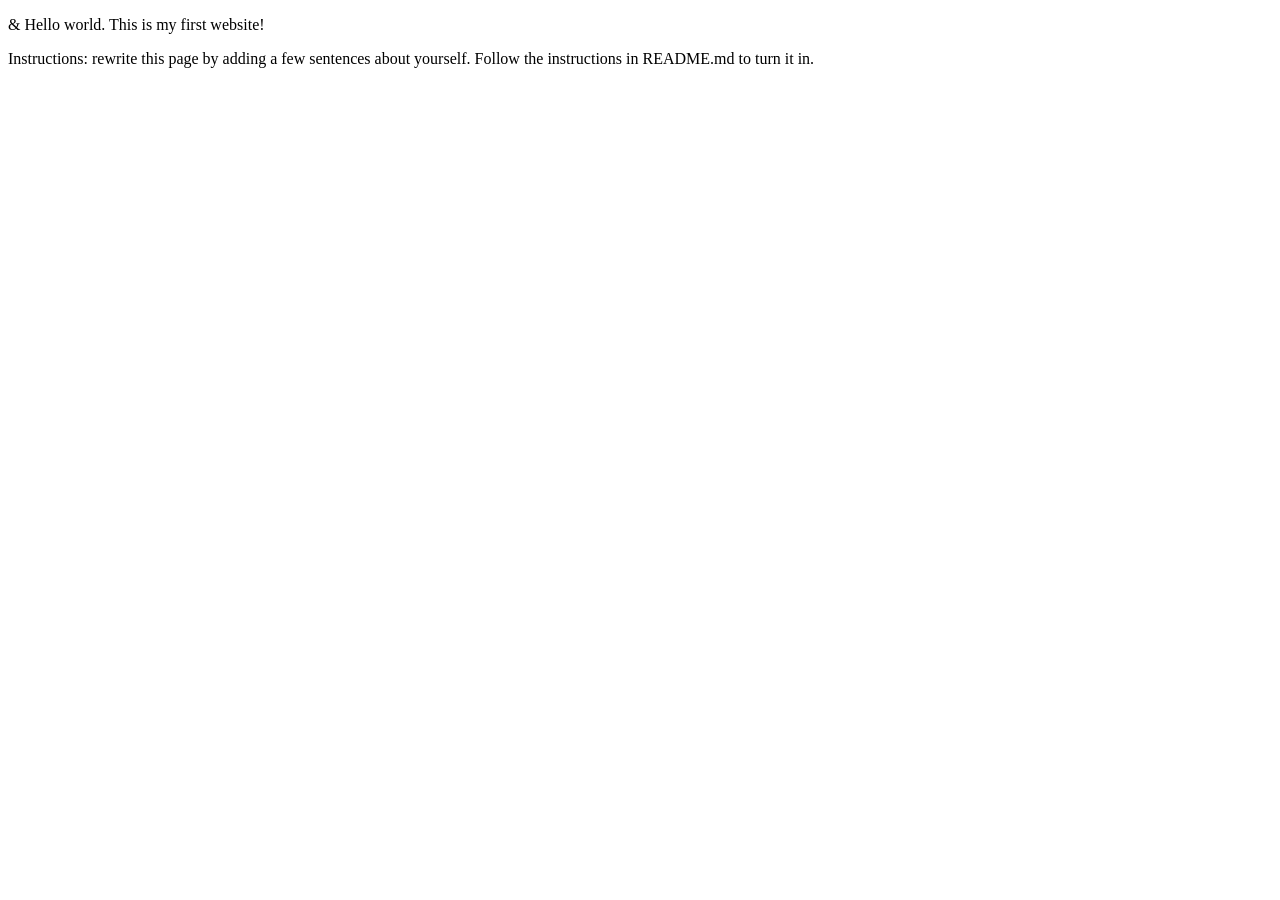
==== index.html @ ab2c673d "Adding index file" ====
<!DOCTYPE html>
<html lang="en">
<head>
  <meta charset="utf-8">
  <title>Internet Technologies and Web Design</title>
</head>
<body>
  <p>&amp; Hello world. This is my first website!</p>
  <p>Instructions: rewrite this page by adding a few sentences about yourself. Follow the instructions in README.md to turn it in.</p>
</body>
</html>
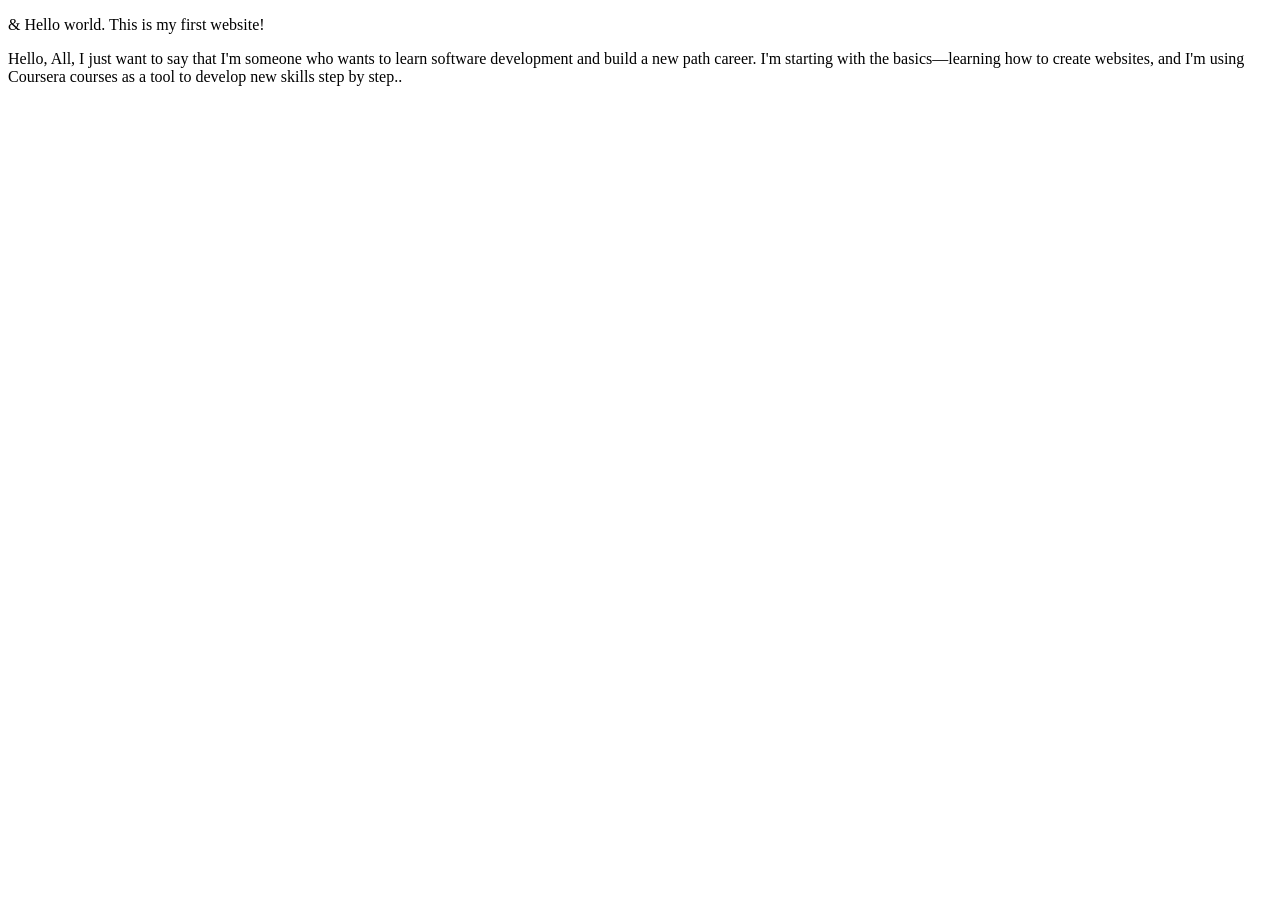
==== commit b87aa2f3: "Updating the body information" ====
--- a/index.html
+++ b/index.html
@@ -6,6 +6,6 @@
 </head>
 <body>
   <p>&amp; Hello world. This is my first website!</p>
-  <p>Instructions: rewrite this page by adding a few sentences about yourself. Follow the instructions in README.md to turn it in.</p>
+  <p>Hello, All, I just want to say that I'm someone who wants to learn software development and build a new path career. I'm starting with the basics—learning how to create websites, and I'm using Coursera courses as a tool to develop new skills step by step..</p>
 </body>
 </html>
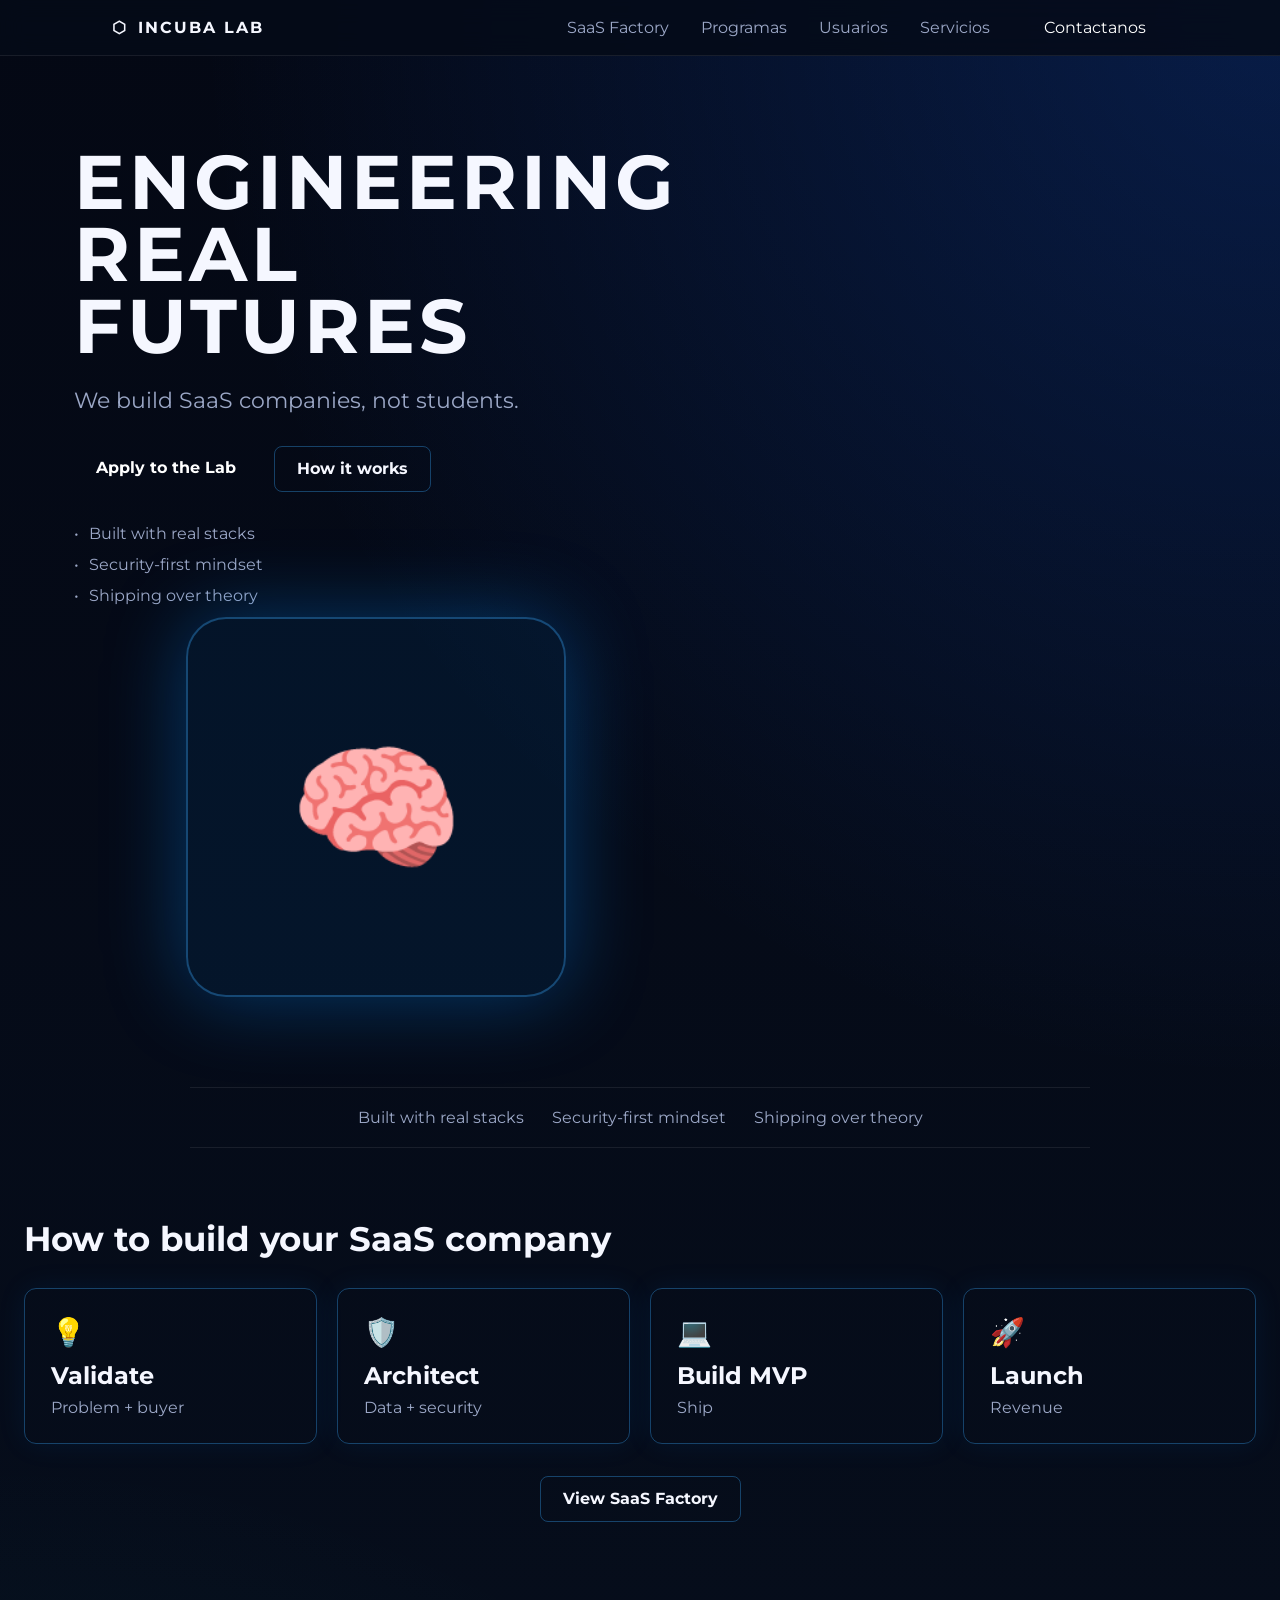
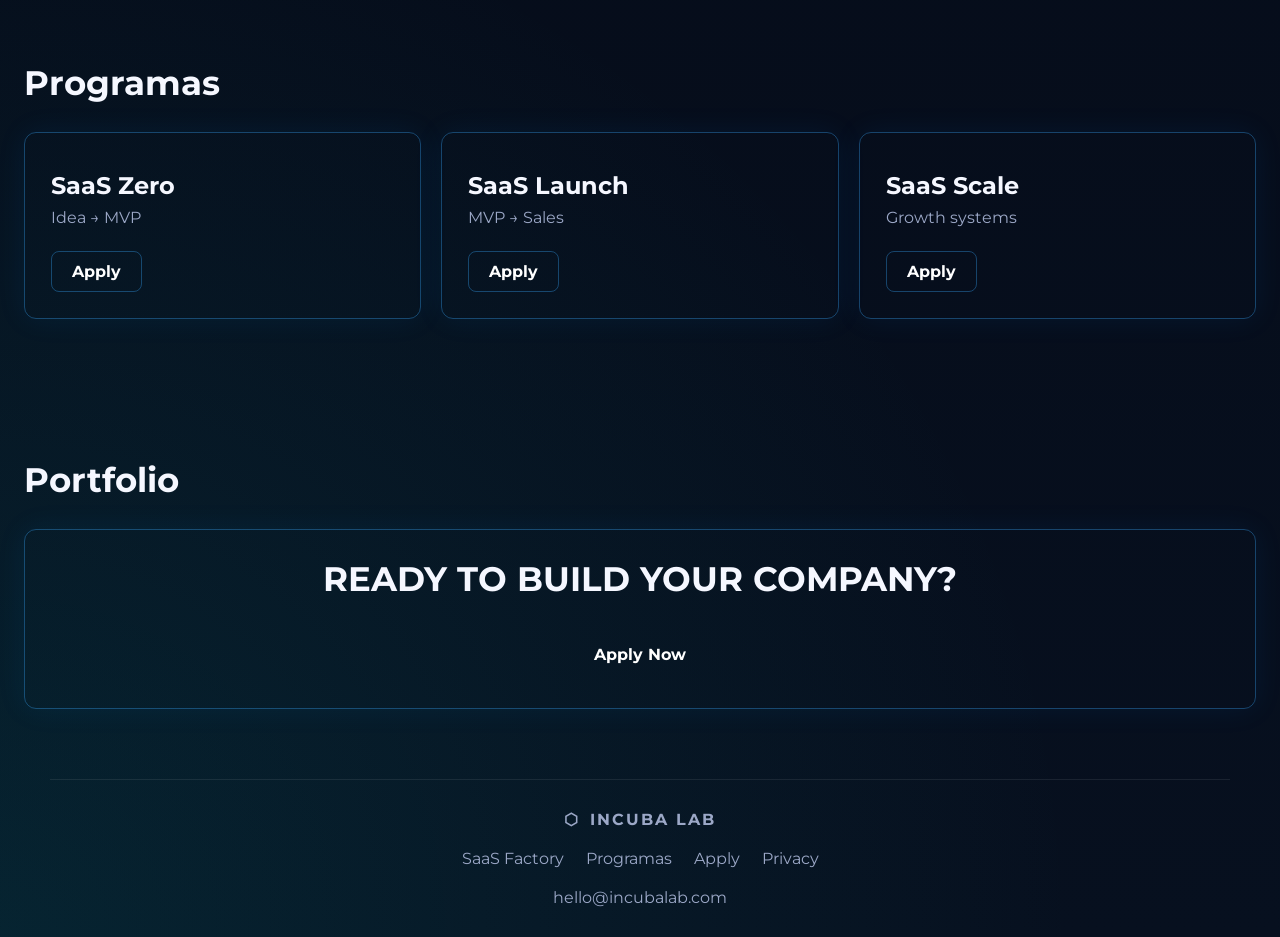
==== commit 9ece8bec: "udate index and add JavaScript files" ====
--- a/index.html
+++ b/index.html
@@ -1,11 +1,123 @@
 <!DOCTYPE html>
-<html lang="en">
-<head>
-  <meta charset="utf-8">
-  <title>Internet Technologies and Web Design</title>
-</head>
-<body>
-  <p>&amp; Hello world. This is my first website!</p>
-  <p>Hello, All, I just want to say that I'm someone who wants to learn software development and build a new path career. I'm starting with the basics—learning how to create websites, and I'm using Coursera courses as a tool to develop new skills step by step..</p>
-</body>
+<html lang="es">
+    <head>
+        <meta charset="UTF-8">
+        <meta name="viewport"content="width=device-width, initial-scale=1.0">
+        <title>IncubaLab | Innovación tecnológica</title>
+        <link rel="stylesheet" href="css/fonts.css">
+        <link rel="stylesheet" href="css/general.css">
+        <link rel="stylesheet" href="css/home.css">
+        <link rel="icon" type="image/png" href="assets/favicon.png">
+        <script src="js/main.js"></script>
+    </head>
+    <body>
+        <header class="header">
+            <nav class="navbar">
+                <a href="#" class="logo">
+                    <span class="logo-icon">⬡</span> INCUBA LAB
+                </a>
+            <button class="menu-btn" id="menuBtn">☰</button>
+                <ul class="nav-links" id="navLinks">
+                    <li><a href="#factory">SaaS Factory</a></li>
+                    <li><a href="#programs">Programas</a></li>
+                    <li><a href="sessions.html">Usuarios</a></li>
+                    <li><a href="services.html">Servicios</a></li>
+                    <li><a href="contact.html" class="nav-cta">Contactanos</a></li>
+                </ul>
+            </nav>
+        </header>
+        <main>
+            <section class="hero">
+                <div class="hero-content">
+                    <h1>Engineering<br>Real Futures</h1>
+                        <p>We build SaaS companies, not students.</p>
+                            <div class="hero-buttons">
+                                    <a href="#apply" class="btn primary">Apply to the Lab</a>
+                                    <a href="#factory" class="btn secondary">How it works</a>
+                            </div>
+                            <div class="hero-list">
+                                <ul>
+                                    <li>Built with real stacks</li>
+                                    <li>Security-first mindset</li>
+                                    <li>Shipping over theory</li>
+                                </ul>
+                            </di>
+                                <div class="hero-graphic">
+                                <div class="brain-card">🧠</div>
+                            </div>            </section>
+            <section class="ticker">
+                <span>Built with real stacks</span>
+                <span>Security-first mindset</span>
+                <span>Shipping over theory</span>
+            </section>
+            <section class="section" id="factory">
+                <h2>How to build your SaaS company</h2>
+                    <div class="steps-grid">
+                        <article class="card">
+                            <span class="card-icon">💡</span>
+                                <h3>Validate</h3>
+                                    <p>Problem + buyer</p>
+                        </article>
+                        <article class="card">
+                            <span class="card-icon">🛡️</span>
+                                <h3>Architect</h3>
+                                    <p>Data + security</p>
+                        </article>
+                        <article class="card">
+                            <span class="card-icon">💻</span>
+                                <h3>Build MVP</h3>
+                                    <p>Ship</p>
+                        </article>
+                        <article class="card">
+                            <span class="card-icon">🚀</span>
+                                <h3>Launch</h3>
+                                    <p>Revenue</p>
+                        </article>
+                    </div>
+                    <div class="center">
+                        <a href="#factory" class="btn secondary">View SaaS Factory</a>
+                    </div>
+            </section>
+            <section class="section" id="programs">
+                <h2>Programas</h2>
+                    <div class="program-grid">
+                        <article class="program-card">
+                            <h3>SaaS Zero</h3>
+                                <p>Idea → MVP</p>
+                                    <a href="#apply" class="small-btn">Apply</a>
+                        </article>
+                        <article class="program-card">
+                            <h3>SaaS Launch</h3>
+                                <p>MVP → Sales</p>
+                                    <a href="#apply" class="small-btn">Apply</a>
+                        </article>
+                        <article class="program-card">
+                            <h3>SaaS Scale</h3>
+                                <p>Growth systems</p>
+                                    <a href="#apply" class="small-btn">Apply</a>
+                        </article>
+                    </div>
+            </section>
+            <section class="section" id="portfolio">
+                <h2>Portfolio</h2>
+                    <div class="cta-banner">
+                        <h2>Ready to build your company?</h2>
+                            <a href="#apply" class="btn primary">Apply Now</a>
+                    </div>
+            </section>
+        </main>
+        <footer class="footer">
+            <a href="#" class="logo">
+            <span class="logo-icon">⬡</span>
+                INCUBA LAB
+            </a>
+            <ul class="footer-links">
+                <li><a href="#factory">SaaS Factory</a></li>
+                <li><a href="#programs">Programas</a></li>
+                <li><a href="#apply">Apply</a></li>
+                <li><a href="#">Privacy</a></li>
+            </ul>
+            <p>hello@incubalab.com</p>
+        </footer>
+    </body>
 </html>
--- a/css/fonts.css
+++ b/css/fonts.css
@@ -0,0 +1,7 @@
+@font-face {
+  font-family: "Montserrat";
+  src: url("../assets/fonts/Montserrat-VariableFont_wght.ttf") format("truetype");
+  font-weight: 100 900;
+  font-style: normal;
+  font-display: swap;
+}
--- a/css/general.css
+++ b/css/general.css
@@ -0,0 +1,162 @@
+:root{
+    --bg: #050b18;
+    --surface: #091428;
+    --primary: #1AA7FF;
+    --secondary: #25D7FF;
+    --text: #F5F7FF;
+    --muted: #9CA8C7;
+    --border: rgba(55,170,255,.35);
+    --container-width:1680px;
+    --page-padding:24px;
+    --radius:12px;
+    --transition:.25s ease;
+}
+
+* {
+    box-sizing: border-box;
+    margin: 0;
+    padding: 0;
+}
+
+html{
+    scroll-behavior:smooth;
+}
+
+body{
+    font-family: "Montserrat", Arial, sans-serif;
+    font-weight: 400;
+    background: 
+        radial-gradient(circle at top right, rgba(21, 101, 255, 0.22), transparent 38%),
+        radial-gradient(circle at bottom left, rgba(0, 179, 179, 0.12), transparent 38%),
+        linear-gradient(180deg, #040814, #07101f);
+    var(--gradient-background);
+    color: var(--text);
+    width: 600 px;
+}
+
+strong {
+    font-weight: 600;
+}
+
+a {
+    color: inherit;
+    text-decoration: none;
+}
+
+img{
+    display:block;
+    width: 100%;
+    height: 100%;
+    object-fit: cover;
+    display: block;
+}
+
+button{
+    font:inherit;
+    cursor:pointer;
+}
+
+ul{
+    list-style:none;
+}
+
+.container{
+    width: min(calc(100% - (var(--page-padding) * 2)), var(--container-width));
+    margin-inline:auto;
+}
+
+.btn{
+    display:inline-flex;
+    justify-content:center;
+    align-items:center;
+    gap:.5rem;
+    min-height:46px;
+    padding:12px 24px;
+    border:none;
+    border-radius:8px;
+    transition:var(--transition);
+}
+
+.btn-primary{
+    background:var(--primary);
+}
+
+.header {
+    position: sticky;
+    top: 0;
+    z-index: 10;
+    background: rgba(5, 11, 24, 0.85);
+    backdrop-filter: blur(12px);
+    border-bottom: 1px solid rgba(255, 255, 255, 0.08);
+}
+
+.navbar {
+    width: min(calc(90% - (var(--page-padding) * 2)), var(--container-width));
+    margin: auto;
+    padding: 18px 24px;
+    display: flex;
+    align-items: center;
+    justify-content: space-between;
+}
+
+.logo {
+    font-weight: 700;
+    letter-spacing: 2px;
+    display: flex;
+    gap: 10px;
+    align-items: center;
+}
+
+.logo-icon {
+    color: var(--cyan);
+}
+
+.nav-links {
+    list-style: none;
+    display: flex;
+    align-items: center;
+    gap: 32px;
+    color: var(--muted);
+}
+
+.nav-links a:hover {
+    color: var(--text);
+}
+
+.nav-cta,
+.btn.primary {
+    background: linear-gradient(135deg, var(--cyan), #246bff);
+    color: white;
+    padding: 12px 22px;
+    border-radius: 8px;
+}
+
+.menu-btn {
+    display: none;
+    background: none;
+    border: none;
+    color: white;
+    font-size: 28px;
+}
+
+.footer {
+    max-width: 1180px;
+    margin: auto;
+    padding: 30px 24px;
+    display: flex;
+    justify-content: space-between;
+    align-items: center;
+    color: var(--muted);
+    border-top: 1px solid rgba(255,255,255,0.08);
+    flex-direction: column;
+    gap: 20px;
+    text-align: center;
+}
+
+.footer-links {
+    list-style: none;
+    display: flex;
+    gap: 22px;
+    flex-wrap: wrap;
+    justify-content: center;
+}
--- a/css/home.css
+++ b/css/home.css
@@ -0,0 +1,162 @@
+.hero {
+    max-width: 1180px;
+    margin: auto;
+    min-height: 620px;
+    padding: 90px 24px;
+    display: grid;
+    grid-template-columns: 1fr 1fr;
+    align-items: center;
+    gap: 40px;
+}
+
+.hero h1 {
+    font-size: clamp(42px, 7vw, 76px);
+    line-height: 0.95;
+    text-transform: uppercase;
+    letter-spacing: 4px;
+}
+
+.hero p {
+    margin-top: 24px;
+    color: var(--muted);
+    font-size: 22px;
+}
+
+.hero-buttons {
+    margin-top: 32px;
+    display: flex;
+    gap: 16px;
+}
+
+.btn,
+.small-btn {
+    display: inline-block;
+    border-radius: 8px;
+    font-weight: 700;
+}
+
+.btn.secondary {
+    border: 1px solid var(--border);
+    padding: 12px 22px;
+    color: var(--text);
+}
+
+.hero-list {
+    margin-top: 32px;
+    list-style: none;
+    color: var(--muted);
+}
+
+.hero-list li {
+    margin-bottom: 12px;
+}
+
+.hero-list li::before {
+    content: "•";
+    color: var(--cyan);
+    margin-right: 10px;
+}
+
+.hero-graphic {
+    display: flex;
+    justify-content: center;
+}
+
+.brain-card {
+    width: 380px;
+    height: 380px;
+    border: 2px solid var(--border);
+    border-radius: 40px;
+    display: grid;
+    place-items: center;
+    font-size: 140px;
+    background: rgba(0, 140, 255, 0.08);
+    box-shadow: 0 0 80px rgba(0, 140, 255, 0.35);
+}
+
+.ticker {
+    max-width: 900px;
+    margin: auto;
+    padding: 20px;
+    display: flex;
+    justify-content: center;
+    gap: 28px;
+    color: var(--muted);
+    border-top: 1px solid rgba(255,255,255,0.08);
+    border-bottom: 1px solid rgba(255,255,255,0.08);
+}
+
+.section {
+    max-width: 1680px;
+    margin: auto;
+    padding: 70px 24px;
+}
+
+.section h2 {
+    font-size: 34px;
+    margin-bottom: 28px;
+}
+
+.steps-grid,
+.program-grid {
+    display: grid;
+    grid-template-columns: repeat(4, 1fr);
+    gap: 20px;
+}
+
+.program-grid {
+    grid-template-columns: repeat(3, 1fr);
+}
+
+.card,
+.program-card,
+.cta-banner {
+    background: var(--card);
+    border: 1px solid var(--border);
+    border-radius: 12px;
+    padding: 26px;
+    box-shadow: 0 0 30px rgba(0, 140, 255, 0.08);
+}
+
+.card-icon {
+    font-size: 28px;
+}
+
+.card h3,
+.program-card h3 {
+    margin-top: 12px;
+    font-size: 24px;
+}
+
+.card p,
+.program-card p {
+    margin-top: 8px;
+    color: var(--muted);
+}
+
+.center {
+    text-align: center;
+    margin-top: 32px;
+}
+
+.small-btn {
+    margin-top: 24px;
+    padding: 10px 20px;
+    border: 1px solid var(--border);
+    color: white;
+}
+
+.cta-banner {
+    min-height: 180px;
+    display: grid;
+    place-items: center;
+    text-align: center;
+}
+
+.cta-banner h2 {
+    text-transform: uppercase;
+}
+
+.cta-banner h2 {
+    text-transform: uppercase;
+}
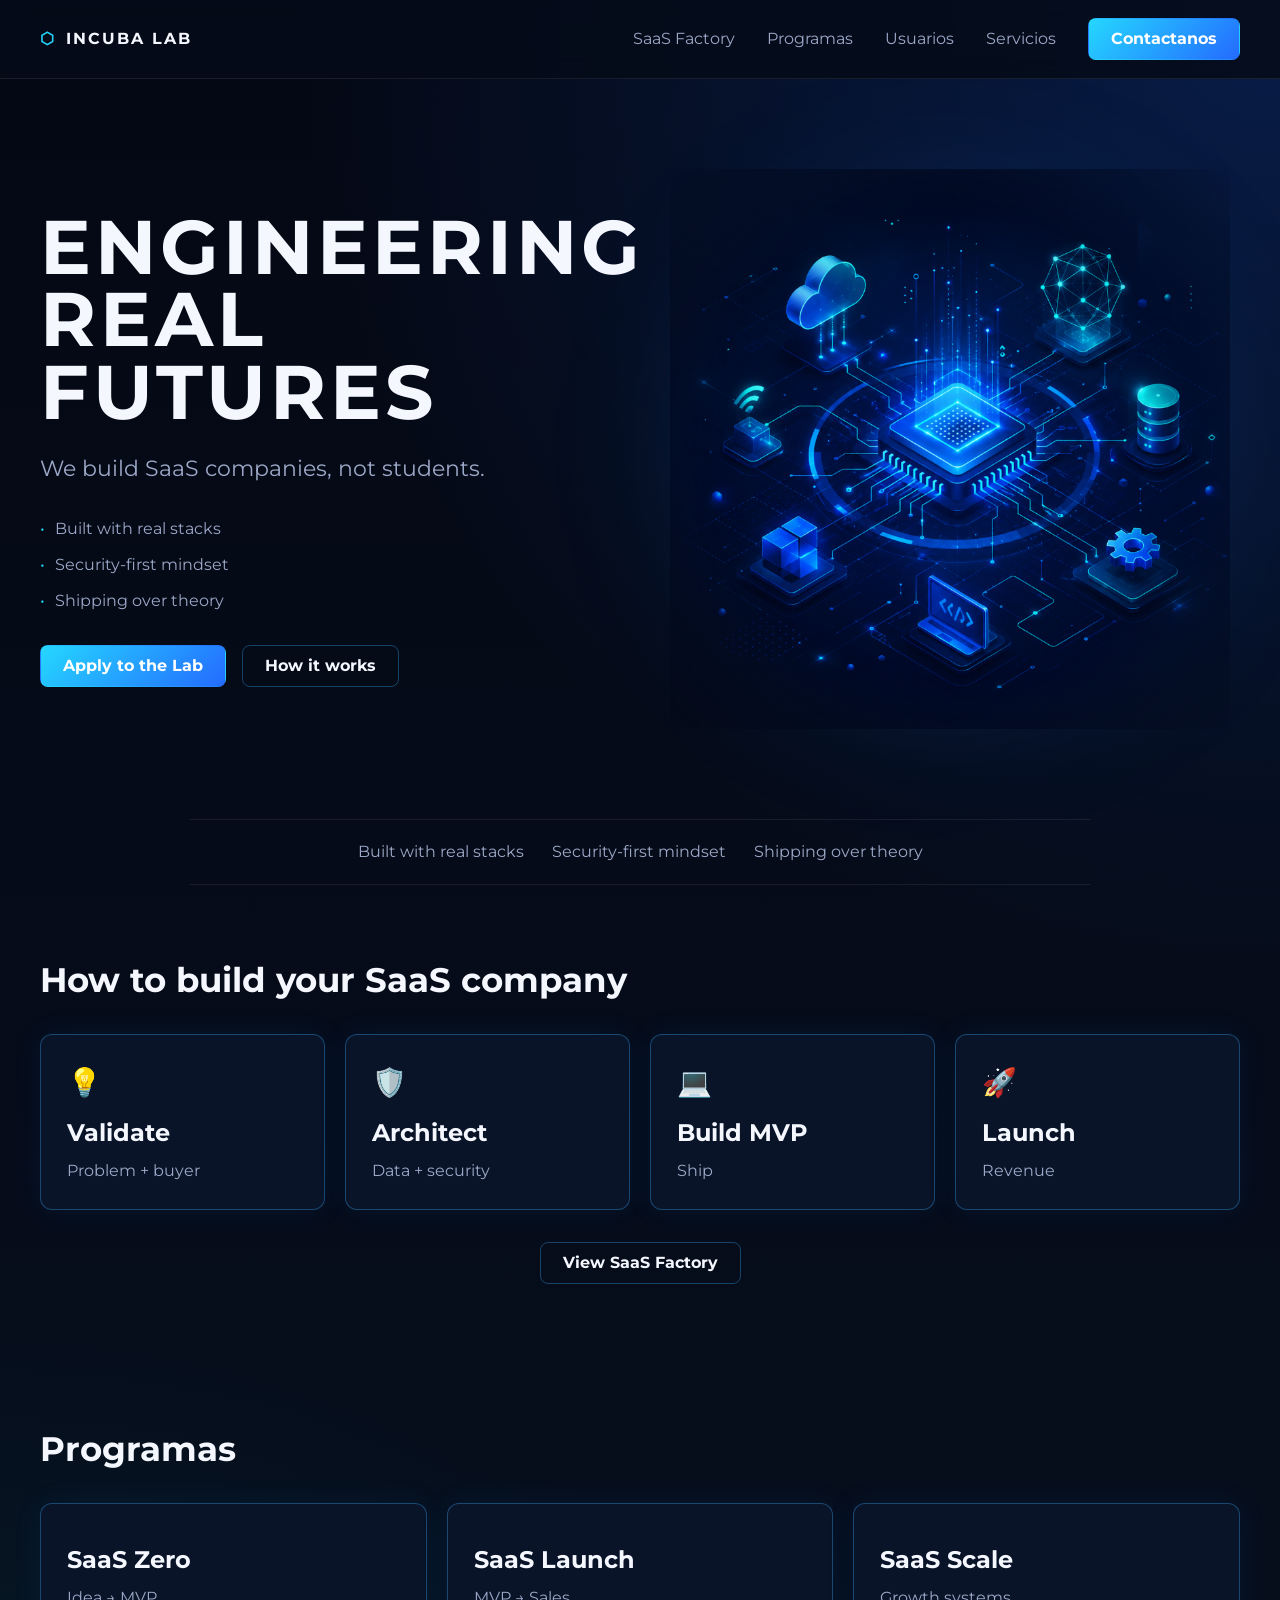
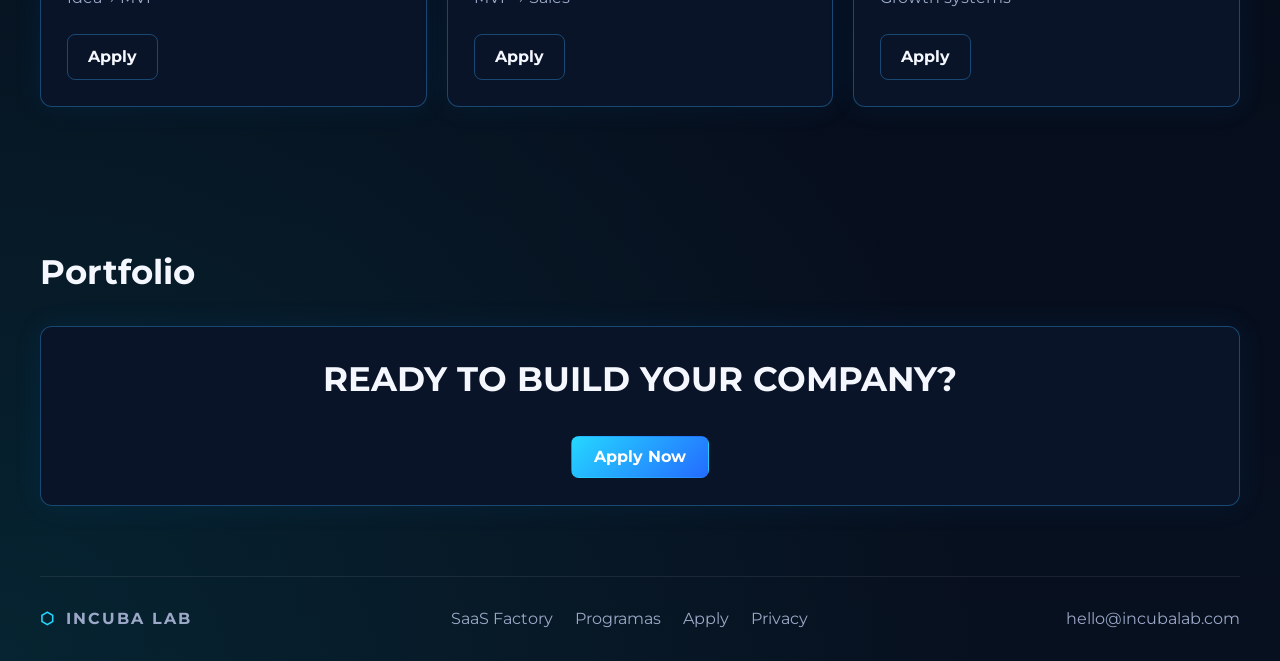
==== commit 177c43bc: "breakdown of general and home css" ====
--- a/index.html
+++ b/index.html
@@ -3,12 +3,12 @@
     <head>
         <meta charset="UTF-8">
         <meta name="viewport"content="width=device-width, initial-scale=1.0">
-        <title>IncubaLab | Innovación tecnológica</title>
         <link rel="stylesheet" href="css/fonts.css">
         <link rel="stylesheet" href="css/general.css">
         <link rel="stylesheet" href="css/home.css">
         <link rel="icon" type="image/png" href="assets/favicon.png">
-        <script src="js/main.js"></script>
+        <script src="js/main.js" defer></script>
+        <title>IncubaLab | Innovación tecnológica</title>
     </head>
     <body>
         <header class="header">
@@ -16,41 +16,41 @@
                 <a href="#" class="logo">
                     <span class="logo-icon">⬡</span> INCUBA LAB
                 </a>
-            <button class="menu-btn" id="menuBtn">☰</button>
-                <ul class="nav-links" id="navLinks">
-                    <li><a href="#factory">SaaS Factory</a></li>
-                    <li><a href="#programs">Programas</a></li>
-                    <li><a href="sessions.html">Usuarios</a></li>
-                    <li><a href="services.html">Servicios</a></li>
-                    <li><a href="contact.html" class="nav-cta">Contactanos</a></li>
-                </ul>
+                    <button class="menu-btn" id="menuBtn">☰</button>
+                        <ul class="nav-links" id="navLinks">
+                            <li><a href="#factory">SaaS Factory</a></li>
+                            <li><a href="#programs">Programas</a></li>
+                            <li><a href="sessions.html">Usuarios</a></li>
+                            <li><a href="services.html">Servicios</a></li>
+                            <li><a href="contact.html" class="nav-cta">Contactanos</a></li>
+                        </ul>
             </nav>
         </header>
         <main>
             <section class="hero">
                 <div class="hero-content">
                     <h1>Engineering<br>Real Futures</h1>
-                        <p>We build SaaS companies, not students.</p>
-                            <div class="hero-buttons">
-                                    <a href="#apply" class="btn primary">Apply to the Lab</a>
-                                    <a href="#factory" class="btn secondary">How it works</a>
-                            </div>
-                            <div class="hero-list">
-                                <ul>
-                                    <li>Built with real stacks</li>
-                                    <li>Security-first mindset</li>
-                                    <li>Shipping over theory</li>
-                                </ul>
-                            </di>
-                                <div class="hero-graphic">
-                                <div class="brain-card">🧠</div>
-                            </div>            </section>
+                    <p>We build SaaS companies, not students.</p>
+                    <ul class="hero-list">
+                        <li>Built with real stacks</li>
+                        <li>Security-first mindset</li>
+                        <li>Shipping over theory</li>
+                    </ul>
+                    <div class="hero-buttons">
+                        <a href="#apply" class="btn primary">Apply to the Lab</a>
+                        <a href="#factory" class="btn secondary">How it works</a>
+                    </div>
+                </div>
+                <div class="hero-graphic">
+                    <img src="assets/Imagen1.png">
+                </div>            
+            </section>
             <section class="ticker">
                 <span>Built with real stacks</span>
                 <span>Security-first mindset</span>
                 <span>Shipping over theory</span>
             </section>
-            <section class="section" id="factory">
+            <section class="home-section" id="factory">
                 <h2>How to build your SaaS company</h2>
                     <div class="steps-grid">
                         <article class="card">
@@ -78,7 +78,7 @@
                         <a href="#factory" class="btn secondary">View SaaS Factory</a>
                     </div>
             </section>
-            <section class="section" id="programs">
+            <section class="home-section" id="programs">
                 <h2>Programas</h2>
                     <div class="program-grid">
                         <article class="program-card">
@@ -98,7 +98,7 @@
                         </article>
                     </div>
             </section>
-            <section class="section" id="portfolio">
+            <section class="home-section" id="portfolio">
                 <h2>Portfolio</h2>
                     <div class="cta-banner">
                         <h2>Ready to build your company?</h2>
--- a/css/general.css
+++ b/css/general.css
@@ -1,41 +1,66 @@
-:root{
+/* === VARIABLES GLOBALES === */
+
+:root {
+    /* Colors */
     --bg: #050b18;
     --surface: #091428;
-    --primary: #1AA7FF;
-    --secondary: #25D7FF;
-    --text: #F5F7FF;
-    --muted: #9CA8C7;
-    --border: rgba(55,170,255,.35);
-    --container-width:1680px;
-    --page-padding:24px;
-    --radius:12px;
-    --transition:.25s ease;
-}
-
-* {
+    --primary: #1aa7ff;
+    --secondary: #25d7ff;
+    --text: #f5f7ff;
+    --muted: #9ca8c7;
+    --border: rgba(55, 170, 255, 0.35);
+    --border-soft: rgba(255, 255, 255, 0.08);
+    /* Layout */
+    --container-width: 1200px;
+    --page-padding: 24px;
+    --section-spacing: 6rem;
+    /* Design */
+    --radius-sm: 8px;
+    --radius-md: 12px;
+    --transition: 0.25s ease;
+    /* Typography */
+    --font-primary: "Montserrat", Arial, sans-serif;
+}
+
+/* === RESET === */
+
+*,
+*::before,
+*::after {
     box-sizing: border-box;
     margin: 0;
     padding: 0;
 }
 
-html{
-    scroll-behavior:smooth;
-}
-
-body{
-    font-family: "Montserrat", Arial, sans-serif;
+html {
+    scroll-behavior: smooth;
+}
+
+body {
+    min-height: 100vh;
+    width: 100%;
+    font-family: var(--font-primary);
     font-weight: 400;
-    background: 
-        radial-gradient(circle at top right, rgba(21, 101, 255, 0.22), transparent 38%),
-        radial-gradient(circle at bottom left, rgba(0, 179, 179, 0.12), transparent 38%),
+    line-height: 1.5;
+    background:
+        radial-gradient(
+            circle at top right,
+            rgba(21, 101, 255, 0.22),
+            transparent 38%
+        ),
+        radial-gradient(
+            circle at bottom left,
+            rgba(0, 179, 179, 0.12),
+            transparent 38%
+        ),
         linear-gradient(180deg, #040814, #07101f);
-    var(--gradient-background);
-    color: var(--text);
-    width: 600 px;
-}
-
-strong {
-    font-weight: 600;
+    color: var(--text);
+}
+
+img {
+    display: block;
+    max-width: 100%;
+    height: auto;
 }
 
 a {
@@ -43,120 +68,226 @@
     text-decoration: none;
 }
 
-img{
-    display:block;
-    width: 100%;
-    height: 100%;
-    object-fit: cover;
-    display: block;
-}
-
-button{
-    font:inherit;
-    cursor:pointer;
-}
-
-ul{
-    list-style:none;
-}
-
-.container{
-    width: min(calc(100% - (var(--page-padding) * 2)), var(--container-width));
-    margin-inline:auto;
-}
-
-.btn{
-    display:inline-flex;
-    justify-content:center;
-    align-items:center;
-    gap:.5rem;
-    min-height:46px;
-    padding:12px 24px;
-    border:none;
-    border-radius:8px;
-    transition:var(--transition);
-}
-
-.btn-primary{
-    background:var(--primary);
-}
+ul,
+ol {
+    list-style: none;
+}
+
+button,
+input,
+textarea,
+select {
+    font: inherit;
+}
+
+button {
+    cursor: pointer;
+}
+
+strong {
+    font-weight: 600;
+}
+
+
+/* === ACCESIBILIDAD === */
+
+a:focus-visible,
+button:focus-visible,
+input:focus-visible,
+textarea:focus-visible,
+select:focus-visible {
+    outline: 2px solid var(--secondary);
+    outline-offset: 4px;
+}
+
+
+/* === UTILIDADES DE LAYOUT === */
+
+.container {
+    width: min(
+        calc(100% - (var(--page-padding) * 2)),
+        var(--container-width)
+    );
+    margin-inline: auto;
+}
+
+.section {
+    padding-block: var(--section-spacing);
+}
+
+
+/* === HEADER === */
 
 .header {
     position: sticky;
     top: 0;
-    z-index: 10;
+    z-index: 100;
     background: rgba(5, 11, 24, 0.85);
+    border-bottom: 1px solid var(--border-soft);
     backdrop-filter: blur(12px);
-    border-bottom: 1px solid rgba(255, 255, 255, 0.08);
-}
+    -webkit-backdrop-filter: blur(12px);
+}
+
+
+/* === NAVBAR === */
 
 .navbar {
-    width: min(calc(90% - (var(--page-padding) * 2)), var(--container-width));
-    margin: auto;
-    padding: 18px 24px;
+    width: min(
+        calc(100% - (var(--page-padding) * 2)),
+        var(--container-width)
+    );
+    margin-inline: auto;
+    padding-block: 18px;
     display: flex;
     align-items: center;
     justify-content: space-between;
+    gap: 32px;
 }
 
 .logo {
+    display: inline-flex;
+    align-items: center;
+    gap: 10px;
     font-weight: 700;
     letter-spacing: 2px;
-    display: flex;
-    gap: 10px;
-    align-items: center;
 }
 
 .logo-icon {
-    color: var(--cyan);
+    color: var(--secondary);
 }
 
 .nav-links {
-    list-style: none;
     display: flex;
     align-items: center;
     gap: 32px;
     color: var(--muted);
 }
 
+.nav-links a {
+    transition: color var(--transition);
+}
+
 .nav-links a:hover {
     color: var(--text);
 }
 
-.nav-cta,
-.btn.primary {
-    background: linear-gradient(135deg, var(--cyan), #246bff);
-    color: white;
+/* === BOTONES COMPARTIDOS === */
+
+.btn,
+.nav-cta {
+    display: inline-flex;
+    align-items: center;
+    justify-content: center;
     padding: 12px 22px;
-    border-radius: 8px;
-}
+    border: 1px solid transparent;
+    border-radius: var(--radius-sm);
+    font-weight: 700;
+    line-height: 1;
+    transition:
+        transform var(--transition),
+        background-color var(--transition),
+        border-color var(--transition),
+        color var(--transition);
+}
+
+.btn:hover,
+.nav-cta:hover {
+    transform: translateY(-2px);
+}
+
+.btn.primary,
+.nav-cta {
+    background: linear-gradient(
+        135deg,
+        var(--secondary),
+        #246bff
+    );
+    color: #ffffff;
+}
+
+.btn.primary:hover,
+.nav-cta:hover {
+    filter: brightness(1.08);
+}
+
+.btn.secondary {
+    background: transparent;
+    border-color: var(--border);
+    color: var(--text);
+}
+
+.btn.secondary:hover {
+    background: rgba(26, 167, 255, 0.1);
+    border-color: var(--primary);
+}
+
+
+/* === BOTÓN DEL MENÚ MÓVIL === */
 
 .menu-btn {
     display: none;
+    padding: 4px;
     background: none;
     border: none;
-    color: white;
+    color: var(--text);
     font-size: 28px;
 }
 
+
+/* === FOOTER === */
+
 .footer {
-    max-width: 1180px;
-    margin: auto;
-    padding: 30px 24px;
-    display: flex;
+    width: min(
+        calc(100% - (var(--page-padding) * 2)),
+        var(--container-width)
+    );
+    margin-inline: auto;
+    padding-block: 30px;
+    display: flex;
+    align-items: center;
     justify-content: space-between;
-    align-items: center;
+    gap: 24px;
     color: var(--muted);
-    border-top: 1px solid rgba(255,255,255,0.08);
-    flex-direction: column;
-    gap: 20px;
-    text-align: center;
+    border-top: 1px solid var(--border-soft);
 }
 
 .footer-links {
-    list-style: none;
-    display: flex;
+    display: flex;
+    align-items: center;
+    justify-content: center;
+    flex-wrap: wrap;
     gap: 22px;
-    flex-wrap: wrap;
-    justify-content: center;
-}
+}
+
+.footer-links a {
+    transition: color var(--transition);
+}
+
+.footer-links a:hover {
+    color: var(--text);
+}
+
+
+/* === RESPONSIVE === */
+
+@media (max-width: 800px) {
+    :root {
+        --page-padding: 18px;
+        --section-spacing: 4rem;
+    }
+
+    .nav-links {
+        display: none;
+    }
+
+    .menu-btn {
+        display: inline-flex;
+        align-items: center;
+        justify-content: center;
+    }
+
+    .footer {
+        flex-direction: column;
+        text-align: center;
+    }
+}
--- a/css/home.css
+++ b/css/home.css
@@ -1,49 +1,50 @@
+/* === HERO === */
+
 .hero {
-    max-width: 1180px;
-    margin: auto;
+    width: min(
+        calc(100% - (var(--page-padding) * 2)),
+        var(--container-width)
+    );
+    margin-inline: auto;
     min-height: 620px;
-    padding: 90px 24px;
+    padding-block: 90px;
     display: grid;
-    grid-template-columns: 1fr 1fr;
+    grid-template-columns: minmax(0, 1fr) minmax(380px, 1fr);
     align-items: center;
     gap: 40px;
 }
 
-.hero h1 {
+.hero-content {
+    max-width: 620px;
+}
+
+.hero-content h1 {
     font-size: clamp(42px, 7vw, 76px);
     line-height: 0.95;
+    letter-spacing: 4px;
     text-transform: uppercase;
-    letter-spacing: 4px;
-}
-
-.hero p {
+}
+
+.hero-content > p {
     margin-top: 24px;
     color: var(--muted);
-    font-size: 22px;
-}
+    font-size: clamp(18px, 2vw, 22px);
+}
+
+/* === HERO BUTTONS === */
 
 .hero-buttons {
     margin-top: 32px;
     display: flex;
+    align-items: center;
+    flex-wrap: wrap;
     gap: 16px;
 }
 
-.btn,
-.small-btn {
-    display: inline-block;
-    border-radius: 8px;
-    font-weight: 700;
-}
-
-.btn.secondary {
-    border: 1px solid var(--border);
-    padding: 12px 22px;
-    color: var(--text);
-}
+/* === HERO LIST === */
 
 .hero-list {
     margin-top: 32px;
-    list-style: none;
     color: var(--muted);
 }
 
@@ -53,68 +54,132 @@
 
 .hero-list li::before {
     content: "•";
-    color: var(--cyan);
     margin-right: 10px;
-}
+    color: var(--secondary);
+}
+
+/* === HERO IMAGE === */
 
 .hero-graphic {
+    position: relative;
+    isolation: isolate;
+
     display: flex;
     justify-content: center;
-}
-
-.brain-card {
-    width: 380px;
-    height: 380px;
-    border: 2px solid var(--border);
-    border-radius: 40px;
-    display: grid;
-    place-items: center;
-    font-size: 140px;
-    background: rgba(0, 140, 255, 0.08);
-    box-shadow: 0 0 80px rgba(0, 140, 255, 0.35);
-}
+    align-items: center;
+}
+
+.hero-graphic::before {
+    content: "";
+    position: absolute;
+    z-index: 0;
+
+    width: 80%;
+    height: 80%;
+
+    border-radius: 50%;
+    background: rgba(20, 110, 255, 0.24);
+    filter: blur(80px);
+}
+
+.hero-graphic img {
+    position: relative;
+    z-index: 1;
+
+    display: block;
+    width: 100%;
+    max-width: 560px;
+    height: auto;
+
+    object-fit: contain;
+
+    -webkit-mask-image: radial-gradient(
+        ellipse at center,
+        black 45%,
+        rgba(0, 0, 0, 0.9) 62%,
+        rgba(0, 0, 0, 0.45) 78%,
+        transparent 100%
+    );
+
+    mask-image: radial-gradient(
+        ellipse at center,
+        black 45%,
+        rgba(0, 0, 0, 0.9) 62%,
+        rgba(0, 0, 0, 0.45) 78%,
+        transparent 100%
+    );
+
+    -webkit-mask-repeat: no-repeat;
+    mask-repeat: no-repeat;
+
+    -webkit-mask-position: center;
+    mask-position: center;
+
+    -webkit-mask-size: 100% 100%;
+    mask-size: 100% 100%;
+}
+
+/* === TICKER === */
 
 .ticker {
-    max-width: 900px;
-    margin: auto;
-    padding: 20px;
+    width: min(
+        calc(100% - (var(--page-padding) * 2)),
+        900px
+    );
+    margin-inline: auto;
+    padding-block: 20px;
     display: flex;
     justify-content: center;
+    flex-wrap: wrap;
     gap: 28px;
     color: var(--muted);
-    border-top: 1px solid rgba(255,255,255,0.08);
-    border-bottom: 1px solid rgba(255,255,255,0.08);
-}
-
-.section {
-    max-width: 1680px;
-    margin: auto;
-    padding: 70px 24px;
-}
-
-.section h2 {
-    font-size: 34px;
+    border-top: 1px solid var(--border-soft);
+    border-bottom: 1px solid var(--border-soft);
+}
+
+/* === HOME SECTIONS ==== */
+
+.home-section {
+    width: min(
+        calc(100% - (var(--page-padding) * 2)),
+        var(--container-width)
+    );
+
+    margin-inline: auto;
+    padding-block: 70px;
+}
+
+.home-section h2 {
     margin-bottom: 28px;
-}
+    font-size: clamp(28px, 4vw, 34px);
+}
+
+/* === GRIDS === */
 
 .steps-grid,
 .program-grid {
     display: grid;
-    grid-template-columns: repeat(4, 1fr);
     gap: 20px;
 }
 
+.steps-grid {
+    grid-template-columns: repeat(4, minmax(0, 1fr));
+}
+
 .program-grid {
-    grid-template-columns: repeat(3, 1fr);
-}
+    grid-template-columns: repeat(3, minmax(0, 1fr));
+}
+/* === CARDS === */
 
 .card,
 .program-card,
 .cta-banner {
-    background: var(--card);
+    padding: 26px;
+
+    background: var(--surface);
     border: 1px solid var(--border);
-    border-radius: 12px;
-    padding: 26px;
+    border-radius: var(--radius-md);
+
     box-shadow: 0 0 30px rgba(0, 140, 255, 0.08);
 }
 
@@ -134,22 +199,46 @@
     color: var(--muted);
 }
 
+
+/* === CENTERED CONTENT === */
+
 .center {
+    margin-top: 32px;
     text-align: center;
-    margin-top: 32px;
-}
+}
+
+/* === SMALL BUTTON === */
 
 .small-btn {
+    display: inline-flex;
+    align-items: center;
+    justify-content: center;
     margin-top: 24px;
     padding: 10px 20px;
+    color: var(--text);
     border: 1px solid var(--border);
-    color: white;
-}
+    border-radius: var(--radius-sm);
+    font-weight: 700;
+    transition:
+        transform var(--transition),
+        background-color var(--transition),
+        border-color var(--transition);
+}
+
+.small-btn:hover {
+    transform: translateY(-2px);
+    background: rgba(26, 167, 255, 0.1);
+    border-color: var(--primary);
+}
+
+/* === CTA === */
 
 .cta-banner {
     min-height: 180px;
+
     display: grid;
     place-items: center;
+
     text-align: center;
 }
 
@@ -157,6 +246,65 @@
     text-transform: uppercase;
 }
 
-.cta-banner h2 {
-    text-transform: uppercase;
+
+/* === RESPONSIVE === */
+
+@media (max-width: 900px) {
+    .hero {
+        grid-template-columns: 1fr;
+        min-height: auto;
+        padding-block: 64px;
+        gap: 48px;
+    }
+
+    .hero-content {
+        max-width: 680px;
+    }
+
+    .hero-graphic {
+        max-width: 560px;
+        margin-inline: auto;
+    }
+
+    .steps-grid {
+        grid-template-columns: repeat(2, minmax(0, 1fr));
+    }
+
+    .program-grid {
+        grid-template-columns: repeat(2, minmax(0, 1fr));
+    }
+}
+
+@media (max-width: 600px) {
+    .hero {
+        padding-block: 48px;
+    }
+
+    .hero-content h1 {
+        font-size: clamp(38px, 13vw, 58px);
+        letter-spacing: 2px;
+    }
+
+    .hero-buttons {
+        flex-direction: column;
+        align-items: stretch;
+    }
+
+    .hero-buttons .btn {
+        width: 100%;
+    }
+
+    .steps-grid,
+    .program-grid {
+        grid-template-columns: 1fr;
+    }
+
+    .home-section {
+        padding-block: 52px;
+    }
+
+    .ticker {
+        gap: 16px;
+        text-align: center;
+    }
 }
